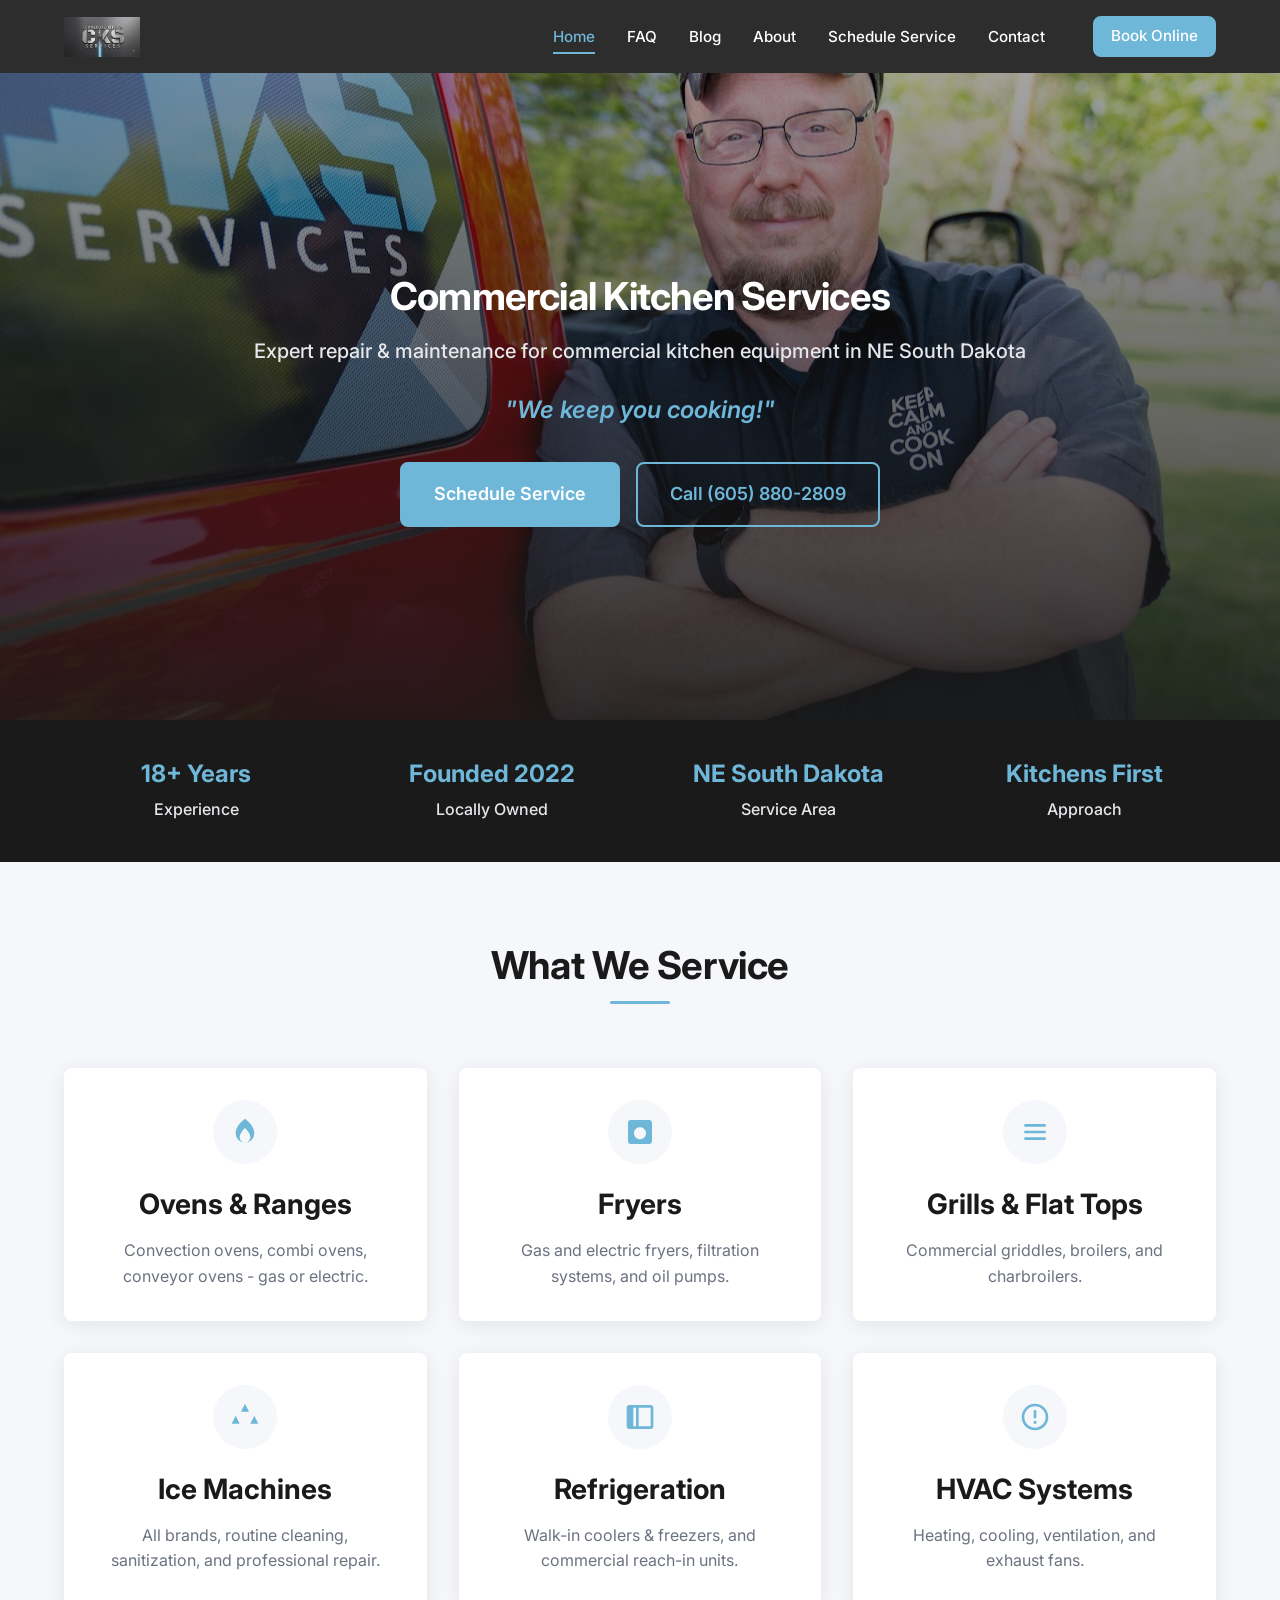
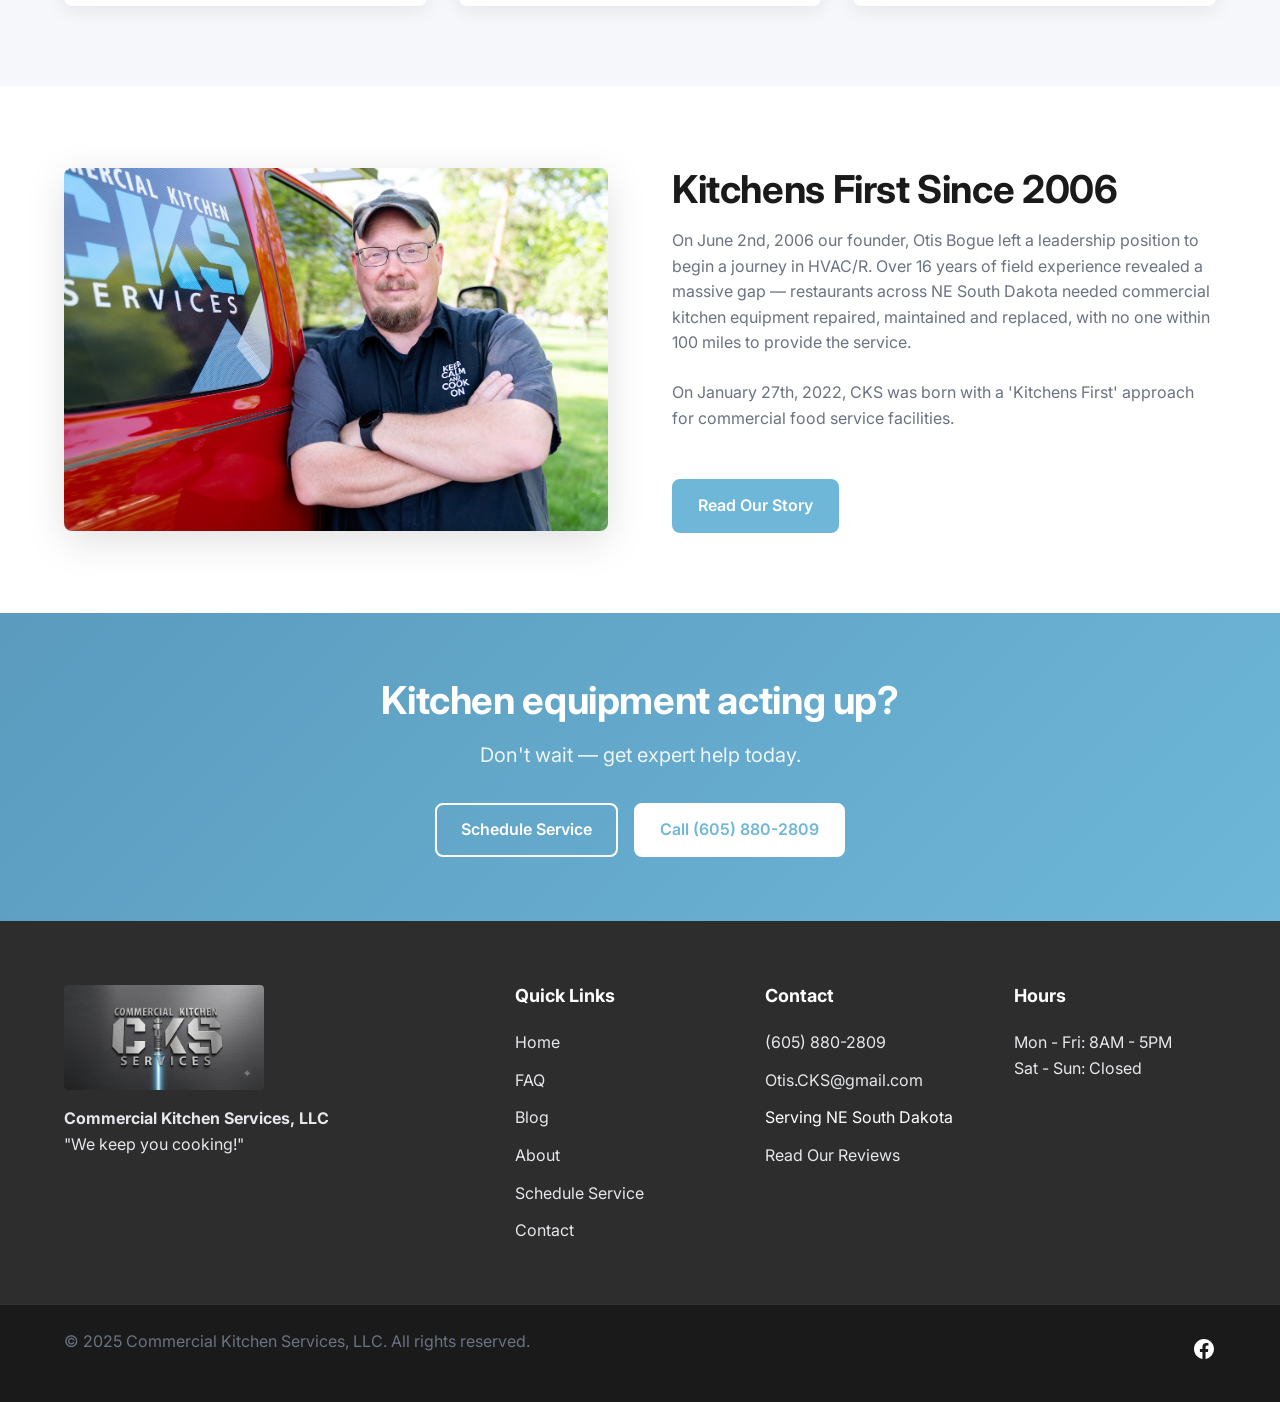
==== index.html @ e367cede "Full site polish: fixed footers, hero path, schedule grid, CSS cleanup, JS fix" ====
<!DOCTYPE html>
<html lang="en">
<head>
  <meta charset="UTF-8">
  <meta name="viewport" content="width=device-width, initial-scale=1.0">
  <title>CKS — Commercial Kitchen Services | Watertown, SD</title>
  <meta name="description" content="Commercial Kitchen Services provides expert repair, maintenance, and installation for commercial kitchen equipment in NE South Dakota. Ovens, fryers, ice machines, refrigeration & HVAC.">
  
  <!-- Open Graph Tags -->
  <meta property="og:title" content="CKS — Commercial Kitchen Services">
  <meta property="og:description" content="Expert repair & maintenance for commercial kitchen equipment in NE South Dakota.">
  <meta property="og:type" content="website">
  <meta property="og:url" content="https://www.cks-repair.com/">
  <meta property="og:image" content="assets/logos/cks-logo-main.jpg">

  <!-- Google Fonts: Inter -->
  <link rel="preconnect" href="https://fonts.googleapis.com">
  <link rel="preconnect" href="https://fonts.gstatic.com" crossorigin>
  <link href="https://fonts.googleapis.com/css2?family=Inter:wght@400;500;600;700&display=swap" rel="stylesheet">

  <!-- Custom CSS -->
  <link rel="stylesheet" href="css/styles.css">
</head>
<body>

  <!-- Navigation -->
  <nav class="navbar">
    <div class="container nav-container">
      <a href="index.html" class="nav-logo">
        <img src="assets/logos/cks-logo-main.jpg" alt="CKS Logo">
      </a>
      
      <button class="mobile-toggle" aria-label="Toggle Navigation">
        <span></span>
        <span></span>
        <span></span>
      </button>

      <ul class="nav-links">
        <li><a href="index.html" class="active">Home</a></li>
        <li><a href="faq.html">FAQ</a></li>
        <li><a href="blog.html">Blog</a></li>
                <li><a href="about.html">About</a></li>
        <li><a href="schedule.html">Schedule Service</a></li>
        <li><a href="contact.html">Contact</a></li>
        <li><a href="https://book.housecallpro.com/book/Commercial-Kitchen-Services-LLC/f39445179ee74306a348c25e87e86e0f" target="_blank" class="btn btn-primary" style="color: white; padding: 0.4rem 1rem; margin-left: 1rem;">Book Online</a></li>
      </ul>
    </div>
  </nav>

  <!-- Hero Section -->
  <header class="hero" style="background-image: url('assets/page-1/Hero%20Image.jpg');">
    <div class="container reveal">
      <h1>Commercial Kitchen Services</h1>
      <p class="subheading">Expert repair & maintenance for commercial kitchen equipment in NE South Dakota</p>
      <p class="tagline">"We keep you cooking!"</p>
      <div class="hero-btns">
        <a href="schedule.html" class="btn btn-primary btn-large">Schedule Service</a>
        <a href="tel:605-880-2809" class="btn btn-secondary btn-large">Call (605) 880-2809</a>
      </div>
    </div>
  </header>

  <!-- Trust Bar -->
  <section class="trust-bar">
    <div class="container">
      <div class="trust-grid reveal">
        <div class="trust-item">
          <h4>18+ Years</h4>
          <p>Experience</p>
        </div>
        <div class="trust-item">
          <h4>Founded 2022</h4>
          <p>Locally Owned</p>
        </div>
        <div class="trust-item">
          <h4>NE South Dakota</h4>
          <p>Service Area</p>
        </div>
        <div class="trust-item">
          <h4>Kitchens First</h4>
          <p>Approach</p>
        </div>
      </div>
    </div>
  </section>

  <!-- Services Section -->
  <section class="section section-dark">
    <div class="container">
      <div class="section-title reveal">
        <h2>What We Service</h2>
      </div>
      <div class="card-grid">
        <!-- Card 1 -->
        <div class="card service-card reveal">
          <div class="icon-wrapper">
            <svg viewBox="0 0 24 24"><path d="M12 2C7.5 5.5 5 9 5 13a7 7 0 0 0 14 0c0-4-2.5-7.5-7-11zm0 18c-2.2 0-4-1.8-4-4 0-2.5 2-5 4-7 2 2 4 4.5 4 7 0 2.2-1.8 4-4 4z"/></svg>
          </div>
          <h3>Ovens & Ranges</h3>
          <p>Convection ovens, combi ovens, conveyor ovens - gas or electric.</p>
        </div>
        <!-- Card 2 -->
        <div class="card service-card reveal">
          <div class="icon-wrapper">
            <svg viewBox="0 0 24 24"><path d="M19 3H5c-1.1 0-2 .9-2 2v14c0 1.1.9 2 2 2h14c1.1 0 2-.9 2-2V5c0-1.1-.9-2-2-2zm-7 14.5c-2.5 0-4.5-2-4.5-4.5S9.5 8.5 12 8.5 16.5 10.5 16.5 13s-2 4.5-4.5 4.5z"/></svg>
          </div>
          <h3>Fryers</h3>
          <p>Gas and electric fryers, filtration systems, and oil pumps.</p>
        </div>
        <!-- Card 3 -->
        <div class="card service-card reveal">
          <div class="icon-wrapper">
            <svg viewBox="0 0 24 24"><path d="M4 6h16v2H4zm0 5h16v2H4zm0 5h16v2H4z"/></svg>
          </div>
          <h3>Grills & Flat Tops</h3>
          <p>Commercial griddles, broilers, and charbroilers.</p>
        </div>
        <!-- Card 4 -->
        <div class="card service-card reveal">
          <div class="icon-wrapper">
            <svg viewBox="0 0 24 24"><path d="M12 2L9 8h6l-3-6zm-7 9L2 17h6l-3-6zm14 0l-3 6h6l-3-6z"/></svg>
          </div>
          <h3>Ice Machines</h3>
          <p>All brands, routine cleaning, sanitization, and professional repair.</p>
        </div>
        <!-- Card 5 -->
        <div class="card service-card reveal">
          <div class="icon-wrapper">
            <svg viewBox="0 0 24 24"><path d="M20 3H4c-1.1 0-2 .9-2 2v14c0 1.1.9 2 2 2h16c1.1 0 2-.9 2-2V5c0-1.1-.9-2-2-2zM9 19H7V5h2v14zm11 0h-9V5h9v14z"/></svg>
          </div>
          <h3>Refrigeration</h3>
          <p>Walk-in coolers & freezers, and commercial reach-in units.</p>
        </div>
        <!-- Card 6 -->
        <div class="card service-card reveal">
          <div class="icon-wrapper">
            <svg viewBox="0 0 24 24"><path d="M12 2C6.48 2 2 6.48 2 12s4.48 10 10 10 10-4.48 10-10S17.52 2 12 2zm0 18c-4.41 0-8-3.59-8-8s3.59-8 8-8 8 3.59 8 8-3.59 8-8 8zm-1-13h2v6h-2zm0 8h2v2h-2z"/></svg>
          </div>
          <h3>HVAC Systems</h3>
          <p>Heating, cooling, ventilation, and exhaust fans.</p>
        </div>
      </div>
    </div>
  </section>

  <!-- About Section -->
  <section class="section">
    <div class="container">
      <div class="split-layout reveal">
        <div class="split-image">
          <img src="assets/page-1/Hero%20Image.jpg" alt="Otis Bogue - CKS Founder">
        </div>
        <div class="split-content">
          <h2>Kitchens First Since 2006</h2>
          <p>On June 2nd, 2006 our founder, Otis Bogue left a leadership position to begin a journey in HVAC/R. Over 16 years of field experience revealed a massive gap — restaurants across NE South Dakota needed commercial kitchen equipment repaired, maintained and replaced, with no one within 100 miles to provide the service.</p>
          <p>On January 27th, 2022, CKS was born with a 'Kitchens First' approach for commercial food service facilities.</p>
          <a href="about.html" class="btn btn-primary mt-3">Read Our Story</a>
        </div>
      </div>
    </div>
  </section>

  <!-- CTA Banner -->
  <section class="cta-banner reveal">
    <div class="container">
      <h2>Kitchen equipment acting up?</h2>
      <p>Don't wait — get expert help today.</p>
      <div class="hero-btns">
        <a href="schedule.html" class="btn btn-secondary">Schedule Service</a>
        <a href="tel:605-880-2809" class="btn btn-primary" style="background-color: var(--color-white); color: var(--color-primary); border-color: var(--color-white);">Call (605) 880-2809</a>
      </div>
    </div>
  </section>

  <!-- Footer -->
  <footer class="footer">
    <div class="container">
      <div class="footer-grid">
        <div class="footer-col">
          <div class="footer-logo">
            <img src="assets/logos/cks-logo-main.jpg" alt="CKS Logo">
          </div>
          <p><strong>Commercial Kitchen Services, LLC</strong><br>"We keep you cooking!"</p>
        </div>
        
        <div class="footer-col">
          <h4>Quick Links</h4>
          <ul class="footer-links">
            <li><a href="index.html">Home</a></li>
            <li><a href="faq.html">FAQ</a></li>
            <li><a href="blog.html">Blog</a></li>
                        <li><a href="about.html">About</a></li>
            <li><a href="schedule.html">Schedule Service</a></li>
            <li><a href="contact.html">Contact</a></li>
        
          </ul>
        </div>
        
        <div class="footer-col">
          <h4>Contact</h4>
          <ul class="footer-links">
            <li><a href="tel:605-880-2809">(605) 880-2809</a></li>
            <li><a href="mailto:Otis.CKS@gmail.com">Otis.CKS@gmail.com</a></li>
            <li>Serving NE South Dakota</li>
            <li><a href="https://www.facebook.com/CKSofWatertown/reviews" target="_blank">Read Our Reviews</a></li>
          </ul>
        </div>

        <div class="footer-col">
          <h4>Hours</h4>
          <p>Mon - Fri: 8AM - 5PM<br>Sat - Sun: Closed</p>
        </div>
      </div>
    </div>
    
    <div class="footer-bottom">
      <div class="container">
        <p>&copy; 2025 Commercial Kitchen Services, LLC. All rights reserved.</p>
        <div class="social-links">
          <a href="https://www.facebook.com/CKSofWatertown" target="_blank" aria-label="Facebook">
            <svg width="24" height="24" viewBox="0 0 24 24" fill="currentColor"><path d="M12 2.04c-5.5 0-10 4.48-10 10.02 0 5 3.66 9.15 8.44 9.9v-7H7.9v-2.9h2.54V9.85c0-2.51 1.49-3.89 3.78-3.89 1.09 0 2.23.2 2.23.2v2.46h-1.26c-1.24 0-1.63.77-1.63 1.56v1.88h2.78l-.45 2.9h-2.33v7a10 10 0 0 0 8.44-9.9c0-5.54-4.5-10.02-10-10.02z"/></svg>
          </a>
        </div>
      </div>
    </div>
  </footer>

  <!-- Scripts -->
  <script src="js/main.js"></script>
</body>
</html>
---- css/styles.css ----
/* ==========================================================================
   CSS CUSTOM PROPERTIES
   ========================================================================== */
:root {
  --color-primary: #6EB7D8;
  --color-primary-dark: #5A9BBE;
  --color-primary-light: #A8D8EA;
  --color-dark: #1A1A1A;
  --color-nav: #2D2D2D;
  --color-white: #FFFFFF;
  --color-light-bg: #F5F7FA;
  --color-gray: #6B7280;
  --color-light-gray: #E5E7EB;
  
  --font-heading: 'Inter', sans-serif;
  --font-body: 'Inter', sans-serif;
  
  --border-radius: 8px;
  --shadow: 0 4px 20px rgba(0,0,0,0.08);
  --shadow-lg: 0 10px 40px rgba(0,0,0,0.12);
  --shadow-nav: 0 4px 15px rgba(0,0,0,0.15);
  --transition: all 0.3s ease;
  
  --max-width: 1200px;
}

/* ==========================================================================
   RESET & NORMALIZE
   ========================================================================== */
*, *::before, *::after {
  box-sizing: border-box;
  margin: 0;
  padding: 0;
}

html {
  scroll-behavior: smooth;
}

body {
  font-family: var(--font-body);
  color: var(--color-dark);
  background-color: var(--color-white);
  line-height: 1.6;
  font-size: 16px;
  -webkit-font-smoothing: antialiased;
  -moz-osx-font-smoothing: grayscale;
}

img {
  max-width: 100%;
  display: block;
  height: auto;
}

a {
  text-decoration: none;
  color: inherit;
  transition: var(--transition);
}

ul, ol {
  list-style: none;
}

/* ==========================================================================
   TYPOGRAPHY
   ========================================================================== */
h1, h2, h3, h4, h5, h6 {
  font-family: var(--font-heading);
  line-height: 1.2;
  font-weight: 700;
  margin-bottom: 1rem;
}

h1 { font-size: clamp(1.75rem, 3vw, 2.5rem); letter-spacing: -0.02em; }
h2 { font-size: clamp(1.75rem, 3vw, 2.5rem); letter-spacing: -0.01em; }
h3 { font-size: clamp(1.25rem, 2.5vw, 1.75rem); }
h4 { font-size: 1.25rem; }
h5 { font-size: 1.1rem; }
h6 { font-size: 1rem; }

p { margin-bottom: 1.5rem; color: var(--color-gray); }
p:last-child { margin-bottom: 0; }

small { font-size: 0.875rem; }

/* ==========================================================================
   LAYOUT UTILITIES
   ========================================================================== */
.container {
  width: 100%;
  max-width: var(--max-width);
  margin: 0 auto;
  padding: 0 1.5rem;
}

.text-center { text-align: center; }
.text-primary { color: var(--color-primary); }
.mb-1 { margin-bottom: 0.5rem; }
.mb-2 { margin-bottom: 1rem; }
.mb-3 { margin-bottom: 1.5rem; }
.mb-4 { margin-bottom: 2rem; }
.mb-5 { margin-bottom: 3rem; }

/* ==========================================================================
   BUTTONS
   ========================================================================== */
.btn {
  display: inline-flex;
  align-items: center;
  justify-content: center;
  padding: 0.75rem 1.5rem;
  font-weight: 600;
  border-radius: var(--border-radius);
  cursor: pointer;
  transition: var(--transition);
  border: 2px solid transparent;
  font-family: var(--font-body);
}

.btn-primary {
  background-color: var(--color-primary);
  color: var(--color-white);
  border-color: var(--color-primary);
}

.btn-primary:hover {
  background-color: var(--color-primary-dark);
  border-color: var(--color-primary-dark);
  transform: translateY(-2px);
  box-shadow: var(--shadow);
}

.btn-secondary {
  background-color: transparent;
  color: var(--color-primary);
  border-color: var(--color-primary);
}

.btn-secondary:hover {
  background-color: var(--color-primary);
  color: var(--color-white);
  transform: translateY(-2px);
  box-shadow: var(--shadow);
}

.btn-large {
  padding: 1rem 2rem;
  font-size: 1.125rem;
}

/* ==========================================================================
   NAVIGATION
   ========================================================================== */
.navbar {
  position: fixed;
  top: 0;
  left: 0;
  width: 100%;
  background-color: var(--color-nav);
  z-index: 1000;
  transition: var(--transition);
  padding: 1rem 0;
}

.navbar.scrolled {
  box-shadow: var(--shadow-nav);
  padding: 0.75rem 0;
}

.nav-container {
  display: flex;
  justify-content: space-between;
  align-items: center;
}

.nav-logo img {
  height: 40px;
  width: auto;
}

.nav-links {
  display: flex;
  gap: 2rem;
  align-items: center;
}

.nav-links a {
  color: var(--color-white);
  font-weight: 500;
  font-size: 0.95rem;
  position: relative;
  padding: 0.5rem 0;
}

.nav-links a::after {
  content: '';
  position: absolute;
  bottom: 0;
  left: 0;
  width: 0;
  height: 2px;
  background-color: var(--color-primary);
  transition: var(--transition);
}

.nav-links a:hover::after,
.nav-links a.active::after {
  width: 100%;
}

.nav-links a.active {
  color: var(--color-primary);
}

/* Hamburger */
.mobile-toggle {
  display: none;
  background: none;
  border: none;
  cursor: pointer;
  width: 30px;
  height: 24px;
  position: relative;
  z-index: 1001;
}

.mobile-toggle span {
  display: block;
  width: 100%;
  height: 2px;
  background-color: var(--color-white);
  position: absolute;
  left: 0;
  transition: var(--transition);
}

.mobile-toggle span:nth-child(1) { top: 0; }
.mobile-toggle span:nth-child(2) { top: 50%; transform: translateY(-50%); }
.mobile-toggle span:nth-child(3) { bottom: 0; }

.mobile-toggle.active span:nth-child(1) {
  top: 50%;
  transform: translateY(-50%) rotate(45deg);
}

.mobile-toggle.active span:nth-child(2) {
  opacity: 0;
}

.mobile-toggle.active span:nth-child(3) {
  bottom: 50%;
  transform: translateY(50%) rotate(-45deg);
}

/* ==========================================================================
   HERO SECTION
   ========================================================================== */
.hero {
  min-height: 80vh;
  display: flex;
  align-items: center;
  position: relative;
  padding-top: 80px; /* Offset for sticky nav */
  background-size: cover;
  background-position: center;
  background-repeat: no-repeat;
  color: var(--color-white);
}

.hero::before {
  content: '';
  position: absolute;
  inset: 0;
  background: linear-gradient(to bottom, rgba(0,0,0,0.3) 0%, rgba(26,26,26,0.9) 100%);
  z-index: 1;
}

.hero .container {
  position: relative;
  z-index: 2;
  text-align: center;
  max-width: 900px;
}

.hero h1 {
  color: var(--color-white);
  margin-bottom: 1rem;
}

.hero .subheading {
  font-size: 1.25rem;
  font-weight: 500;
  color: var(--color-light-gray);
  margin-bottom: 1.5rem;
}

.hero .tagline {
  font-size: 1.5rem;
  font-style: italic;
  color: var(--color-primary);
  margin-bottom: 2rem;
  font-weight: 600;
}

.hero-btns {
  display: flex;
  gap: 1rem;
  justify-content: center;
  flex-wrap: wrap;
}

/* ==========================================================================
   SECTIONS & LAYOUTS
   ========================================================================== */
.section {
  padding: 5rem 0;
}

.section-dark {
  background-color: var(--color-light-bg);
}

.section-title {
  text-align: center;
  margin-bottom: 3rem;
}

.section-title h2 {
  position: relative;
  display: inline-block;
  padding-bottom: 1rem;
}

.section-title h2::after {
  content: '';
  position: absolute;
  bottom: 0;
  left: 50%;
  transform: translateX(-50%);
  width: 60px;
  height: 3px;
  background-color: var(--color-primary);
  border-radius: 2px;
}

/* Card Grid */
.card-grid {
  display: grid;
  grid-template-columns: repeat(3, 1fr);
  gap: 2rem;
}

.card {
  background: var(--color-white);
  border-radius: var(--border-radius);
  padding: 2rem;
  box-shadow: var(--shadow);
  transition: var(--transition);
  height: 100%;
}

.card:hover {
  transform: translateY(-5px);
  box-shadow: var(--shadow-lg);
}

.service-card {
  text-align: center;
}

.service-card .icon-wrapper {
  width: 64px;
  height: 64px;
  background-color: var(--color-light-bg);
  border-radius: 50%;
  display: flex;
  align-items: center;
  justify-content: center;
  margin: 0 auto 1.5rem;
  color: var(--color-primary);
}

.service-card .icon-wrapper svg {
  width: 32px;
  height: 32px;
  fill: currentColor;
}

/* Trust Bar */
.trust-bar {
  background-color: var(--color-dark);
  color: var(--color-white);
  padding: 2.5rem 0;
}

.trust-grid {
  display: grid;
  grid-template-columns: repeat(4, 1fr);
  gap: 2rem;
  text-align: center;
}

.trust-item h4 {
  color: var(--color-primary);
  margin-bottom: 0.5rem;
  font-size: 1.5rem;
}

.trust-item p {
  color: var(--color-light-gray);
  font-weight: 500;
}

/* CTA Banner */
.cta-banner {
  background: linear-gradient(135deg, var(--color-primary-dark), var(--color-primary));
  color: var(--color-white);
  padding: 4rem 0;
  text-align: center;
}

.cta-banner h2 {
  color: var(--color-white);
}

.cta-banner p {
  color: var(--color-white);
  font-size: 1.25rem;
  margin-bottom: 2rem;
  opacity: 0.9;
}

.cta-banner .btn-secondary {
  border-color: var(--color-white);
  color: var(--color-white);
}

.cta-banner .btn-secondary:hover {
  background-color: var(--color-white);
  color: var(--color-primary);
}

/* Split Layout (About) */
.split-layout {
  display: grid;
  grid-template-columns: 1fr 1fr;
  gap: 4rem;
  align-items: center;
}

.split-image img {
  border-radius: var(--border-radius);
  box-shadow: var(--shadow-lg);
  object-fit: cover;
  height: 100%;
  max-height: 500px;
  width: 100%;
}

/* ==========================================================================
   COMPONENTS (FAQ styles are in the redesigned section below)
   ========================================================================== */

/* Gallery Grid */
.gallery-grid {
  display: grid;
  grid-template-columns: repeat(auto-fill, minmax(250px, 1fr));
  gap: 1.5rem;
}

.gallery-item {
  border-radius: var(--border-radius);
  overflow: hidden;
  cursor: pointer;
  position: relative;
  aspect-ratio: 1;
}

.gallery-item img {
  width: 100%;
  height: 100%;
  object-fit: cover;
  transition: transform 0.5s ease;
}

.gallery-item:hover img {
  transform: scale(1.05);
}

/* Form Styles */
.form-group {
  margin-bottom: 1.5rem;
}

.form-control {
  width: 100%;
  padding: 0.75rem 1rem;
  border: 1px solid var(--color-light-gray);
  border-radius: var(--border-radius);
  font-family: var(--font-body);
  font-size: 1rem;
  transition: var(--transition);
}

.form-control:focus {
  outline: none;
  border-color: var(--color-primary);
  box-shadow: 0 0 0 3px rgba(110, 183, 216, 0.2);
}

/* ==========================================================================
   HOUSECALL PRO BOOKING BAR
   ========================================================================== */
.booking-bar-container {
  padding: 2rem 0;
  background-color: var(--color-light-bg);
  border-top: 1px solid var(--color-light-gray);
}

/* ==========================================================================
   FOOTER
   ========================================================================== */
.footer {
  background-color: var(--color-nav);
  color: var(--color-white);
  padding: 4rem 0 0;
}

.footer-grid {
  display: grid;
  grid-template-columns: 2fr 1fr 1fr 1fr;
  gap: 3rem;
  margin-bottom: 3rem;
}

.footer-col h4 {
  color: var(--color-white);
  margin-bottom: 1.5rem;
  font-size: 1.125rem;
}

.footer-logo {
  margin-bottom: 1rem;
}

.footer-logo img {
  max-width: 200px;
  border-radius: 4px;
}

.footer-col p {
  color: var(--color-light-gray);
}

.footer-links li {
  margin-bottom: 0.75rem;
}

.footer-links a {
  color: var(--color-light-gray);
}

.footer-links a:hover {
  color: var(--color-primary);
  padding-left: 5px;
}

.footer-bottom {
  background-color: var(--color-dark);
  padding: 1.5rem 0;
  text-align: center;
  border-top: 1px solid rgba(255,255,255,0.1);
}

.footer-bottom .container {
  display: flex;
  justify-content: space-between;
  align-items: center;
}

.social-links a {
  color: var(--color-white);
  font-size: 1.5rem;
  transition: var(--transition);
}

.social-links a:hover {
  color: var(--color-primary);
}

/* ==========================================================================
   ANIMATIONS
   ========================================================================== */
.reveal {
  opacity: 0;
  transform: translateY(30px);
  transition: all 0.8s cubic-bezier(0.5, 0, 0, 1);
}

.reveal.revealed {
  opacity: 1;
  transform: translateY(0);
}

/* ==========================================================================
   RESPONSIVE BREAKPOINTS
   ========================================================================== */
@media (max-width: 1024px) {
  .split-layout {
    gap: 2rem;
  }
  
  .footer-grid {
    grid-template-columns: 1fr 1fr;
  }
}

@media (max-width: 768px) {
  .nav-links {
    position: absolute;
    top: 100%;
    left: 0;
    width: 100%;
    background-color: var(--color-nav);
    flex-direction: column;
    padding: 2rem;
    gap: 1.5rem;
    box-shadow: var(--shadow-lg);
    transform: translateY(-100%);
    opacity: 0;
    visibility: hidden;
    transition: var(--transition);
    z-index: -1;
  }

  .nav-links.active {
    transform: translateY(0);
    opacity: 1;
    visibility: visible;
  }

  .mobile-toggle {
    display: block;
  }

  .card-grid {
    grid-template-columns: repeat(2, 1fr);
  }
  
  .trust-grid {
    grid-template-columns: repeat(2, 1fr);
  }

  .split-layout {
    grid-template-columns: 1fr;
  }
  
  .split-image {
    order: -1;
  }
  
  .footer-bottom .container {
    flex-direction: column;
    gap: 1rem;
  }
}

@media (max-width: 576px) {
  .card-grid,
  .trust-grid,
  .footer-grid {
    grid-template-columns: 1fr;
  }
  
  .hero-btns {
    flex-direction: column;
    width: 100%;
  }
  
  .hero-btns .btn {
    width: 100%;
  }
}

/* ==========================================================================
   INNER PAGES STYLES
   ========================================================================== */
.page-hero {
  min-height: 40vh;
  display: flex;
  align-items: center;
  justify-content: center;
  position: relative;
  padding-top: 80px;
  background-size: cover;
  background-position: center;
  color: var(--color-white);
  text-align: center;
}

.page-hero::before {
  content: '';
  position: absolute;
  inset: 0;
  background: rgba(26,26,26,0.6);
  z-index: 1;
}

.page-hero .hero-content {
  position: relative;
  z-index: 2;
  padding: 0 1.5rem;
}

.page-hero h1, .page-hero .heading {
  font-size: clamp(1.75rem, 3vw, 2.5rem);
  margin-bottom: 0.5rem;
  color: var(--color-white);
}

.page-hero .subheading {
  font-size: 1.25rem;
  color: var(--color-primary);
  font-weight: 500;
  margin-bottom: 0.5rem;
}

/* Blog Styles */
.blog-section {
  padding: 5rem 0;
  background-color: var(--color-light-bg);
}

.blog-container {
  display: grid;
  gap: 3rem;
  max-width: 800px;
  margin: 0 auto;
}

.blog-card {
  background: var(--color-white);
  border-radius: var(--border-radius);
  padding: 2.5rem;
  box-shadow: var(--shadow);
}

.blog-date {
  color: var(--color-primary);
  font-weight: 600;
  font-size: 0.9rem;
  margin-bottom: 1rem;
}

.blog-title {
  margin-bottom: 1.5rem;
  font-size: 2rem;
}

.blog-content p {
  margin-bottom: 1.5rem;
}

/* Lightbox */
.lightbox {
  display: none;
  position: fixed;
  z-index: 2000;
  left: 0;
  top: 0;
  width: 100%;
  height: 100%;
  background-color: rgba(0,0,0,0.9);
  align-items: center;
  justify-content: center;
}

.lightbox.active {
  display: flex;
}

.lightbox-content {
  max-width: 90%;
  max-height: 90vh;
  object-fit: contain;
}

.lightbox-close {
  position: absolute;
  top: 20px;
  right: 30px;
  color: #fff;
  font-size: 40px;
  font-weight: bold;
  cursor: pointer;
}

/* Video Section */
.video-section {
  padding: 5rem 0;
}
.video-container {
  position: relative;
  padding-bottom: 56.25%; /* 16:9 */
  height: 0;
  overflow: hidden;
  max-width: 800px;
  margin: 0 auto;
  border-radius: var(--border-radius);
  box-shadow: var(--shadow-lg);
}
.video-container iframe {
  position: absolute;
  top: 0;
  left: 0;
  width: 100%;
  height: 100%;
}

/* Hide HouseCall Pro Floating Reviews Widget */
iframe#housecall-pro-reviews-widget,
.housecall-pro-widget,
[id*="housecall"],
[class*="housecall"] {
    display: none !important;
    visibility: hidden !important;
    pointer-events: none !important;
}

/* ==========================================================================
   UTILITY CLASSES (referenced across pages)
   ========================================================================== */
.mt-3 { margin-top: 1.5rem; }
.mt-4 { margin-top: 2rem; }
.w-100 { width: 100%; }
.text-left { text-align: left; }
.text-right { text-align: right; }
.align-center { align-items: center; }
.align-start { align-items: flex-start; }
.gap-lg { gap: 3rem; }
.font-medium { font-weight: 500; }
.lead { font-size: 1.125rem; line-height: 1.7; }
.h3 { font-size: clamp(1.25rem, 2.5vw, 1.75rem); }
.h4 { font-size: 1.25rem; }
.h5 { font-size: 1.1rem; }
.bg-light { background-color: var(--color-light-bg); }
.rounded { border-radius: var(--border-radius); }
.shadow { box-shadow: var(--shadow-lg); }

.section-padding {
    padding: 5rem 0;
}

.container-sm {
    max-width: 800px;
    margin: 0 auto;
    padding: 0 1.5rem;
}

.container-md {
    max-width: 960px;
    margin: 0 auto;
    padding: 0 1.5rem;
}

/* Grid layouts for inner pages */
.grid-2-col {
    display: grid;
    grid-template-columns: 1fr 1fr;
    gap: 3rem;
}

@media (max-width: 768px) {
    .grid-2-col {
        grid-template-columns: 1fr;
    }
}

/* ==========================================================================
   ABOUT SECTION (split layout on home page)
   ========================================================================== */
.split-layout {
    background: var(--color-white);
}

.split-content h2 {
    color: var(--color-dark);
}

/* ==========================================================================
   SCHEDULE SERVICES GRID
   ========================================================================== */
.schedule-services-grid {
    display: grid;
    grid-template-columns: repeat(3, 1fr);
    gap: 1.5rem;
}

.schedule-service-item {
    display: flex;
    align-items: center;
    gap: 1.25rem;
    background: var(--color-white);
    border: 1px solid var(--color-light-gray);
    border-radius: var(--border-radius);
    padding: 1.5rem;
    transition: var(--transition);
    cursor: default;
}

.schedule-service-item:hover {
    transform: translateY(-4px);
    box-shadow: var(--shadow);
    border-color: var(--color-primary-light);
}

.schedule-service-icon {
    flex-shrink: 0;
    width: 48px;
    height: 48px;
    background: var(--color-light-bg);
    border-radius: 50%;
    display: flex;
    align-items: center;
    justify-content: center;
}

.schedule-service-icon svg {
    width: 24px;
    height: 24px;
    fill: var(--color-primary);
}

.schedule-service-info h3 {
    font-size: 1rem;
    margin-bottom: 0.25rem;
    color: var(--color-dark);
}

.schedule-service-info p {
    font-size: 0.875rem;
    margin: 0;
    color: var(--color-gray);
}

@media (max-width: 768px) {
    .schedule-services-grid {
        grid-template-columns: repeat(2, 1fr);
    }
}

@media (max-width: 576px) {
    .schedule-services-grid {
        grid-template-columns: 1fr;
    }
}

/* ==========================================================================
   CONTACT PAGE STYLES
   ========================================================================== */
.contact-section {
    padding: 5rem 0;
}

.contact-list {
    list-style: none;
    padding: 0;
}

.contact-list li {
    display: flex;
    align-items: flex-start;
    gap: 1rem;
    margin-bottom: 1.25rem;
}

.contact-list .icon {
    font-size: 1.25rem;
    flex-shrink: 0;
}

.contact-list .content {
    line-height: 1.5;
}

.contact-list .content a {
    color: var(--color-primary);
    font-weight: 500;
}

.contact-list .content a:hover {
    color: var(--color-primary-dark);
}

.premium-card {
    padding: 2rem;
}

.card-title {
    margin-bottom: 1.5rem;
    font-size: 1.25rem;
}

.spacer-sm {
    border: none;
    border-top: 1px solid var(--color-light-gray);
    margin: 1.5rem 0;
}

.hours-table {
    width: 100%;
    border-collapse: collapse;
}

.hours-table td {
    padding: 0.5rem 0;
    color: var(--color-gray);
}

.btn-outline {
    display: inline-flex;
    align-items: center;
    justify-content: center;
    padding: 0.75rem 1.5rem;
    font-weight: 600;
    border-radius: var(--border-radius);
    border: 2px solid var(--color-primary);
    color: var(--color-primary);
    background: transparent;
    cursor: pointer;
    transition: var(--transition);
    font-family: var(--font-body);
    text-align: center;
}

.btn-outline:hover {
    background: var(--color-primary);
    color: var(--color-white);
}

.btn-lg {
    padding: 1rem 2rem;
    font-size: 1.05rem;
}

.select-wrapper {
    position: relative;
}

label {
    display: block;
    margin-bottom: 0.5rem;
    font-weight: 500;
    color: var(--color-dark);
}

.map-section {
    position: relative;
    z-index: 1;
}

/* ==========================================================================
   MISSION & STORY SECTIONS (about page)
   ========================================================================== */
.mission-section {
    padding: 4rem 0;
}

.mission-text {
    font-size: 1.25rem;
    line-height: 1.8;
    color: var(--color-dark);
    max-width: 700px;
    margin: 0 auto;
}

.story-section {
    padding: 5rem 0;
}

.story-grid {
    gap: 3rem;
}

.story-image {
    width: 100%;
    max-height: 500px;
    object-fit: cover;
    border-radius: var(--border-radius);
    box-shadow: var(--shadow-lg);
}

.cta-wrapper {
    margin-top: 2rem;
}

/* Story reveal animations */
.reveal-left {
    opacity: 0;
    transform: translateX(-30px);
    transition: all 0.8s cubic-bezier(0.5, 0, 0, 1);
}

.reveal-right {
    opacity: 0;
    transform: translateX(30px);
    transition: all 0.8s cubic-bezier(0.5, 0, 0, 1);
}

.reveal-left.revealed,
.reveal-right.revealed {
    opacity: 1;
    transform: translateX(0);
}

/* ==========================================================================
   GALLERY & DESCRIPTION SECTIONS
   ========================================================================== */
.gallery-section {
    padding: 5rem 0;
    background-color: var(--color-light-bg);
}

.description-section {
    padding: 4rem 0;
    background-color: var(--color-white);
}

.description-section .section-text {
    max-width: 800px;
    margin: 0 auto;
    font-size: 1.1rem;
    line-height: 1.8;
}

.hashtag {
    color: var(--color-primary);
    font-weight: 600;
}

/* ==========================================================================
   REDESIGNED FAQ ACCORDION
   ========================================================================== */
.faq-section {
    padding: 5rem 0;
}

.faq-accordion {
    display: flex;
    flex-direction: column;
    gap: 1rem;
}

.faq-item {
    background: var(--color-white);
    border: 1px solid var(--color-light-gray);
    border-radius: var(--border-radius);
    padding: 1.25rem 1.5rem;
    box-shadow: 0 2px 10px rgba(0,0,0,0.04);
    transition: var(--transition);
}

.faq-item:hover {
    box-shadow: var(--shadow);
    border-color: var(--color-primary-light);
    transform: translateY(-2px);
}

.faq-item.active {
    border-color: var(--color-primary);
    box-shadow: 0 4px 20px rgba(110, 183, 216, 0.15);
}

.faq-question {
    display: flex;
    justify-content: space-between;
    align-items: center;
    cursor: pointer;
    font-weight: 600;
    font-size: 1.05rem;
    color: var(--color-dark);
    background: transparent;
    border: none;
    width: 100%;
    text-align: left;
    padding: 0;
    font-family: var(--font-body);
    line-height: 1.4;
}

.faq-question::after {
    content: '+';
    font-size: 1.5rem;
    color: var(--color-primary);
    transition: var(--transition);
    flex-shrink: 0;
    margin-left: 1rem;
}

.faq-item.active .faq-question::after {
    content: '\2212';
    color: var(--color-primary-dark);
}

.faq-answer {
    max-height: 0;
    overflow: hidden;
    transition: max-height 0.4s ease-out;
}

.faq-answer p {
    padding-top: 1rem;
    margin: 0;
    color: var(--color-gray);
    line-height: 1.7;
    font-size: 0.95rem;
}

.faq-answer a {
    color: var(--color-primary);
    font-weight: 500;
}

.faq-answer a:hover {
    color: var(--color-primary-dark);
    text-decoration: underline;
}
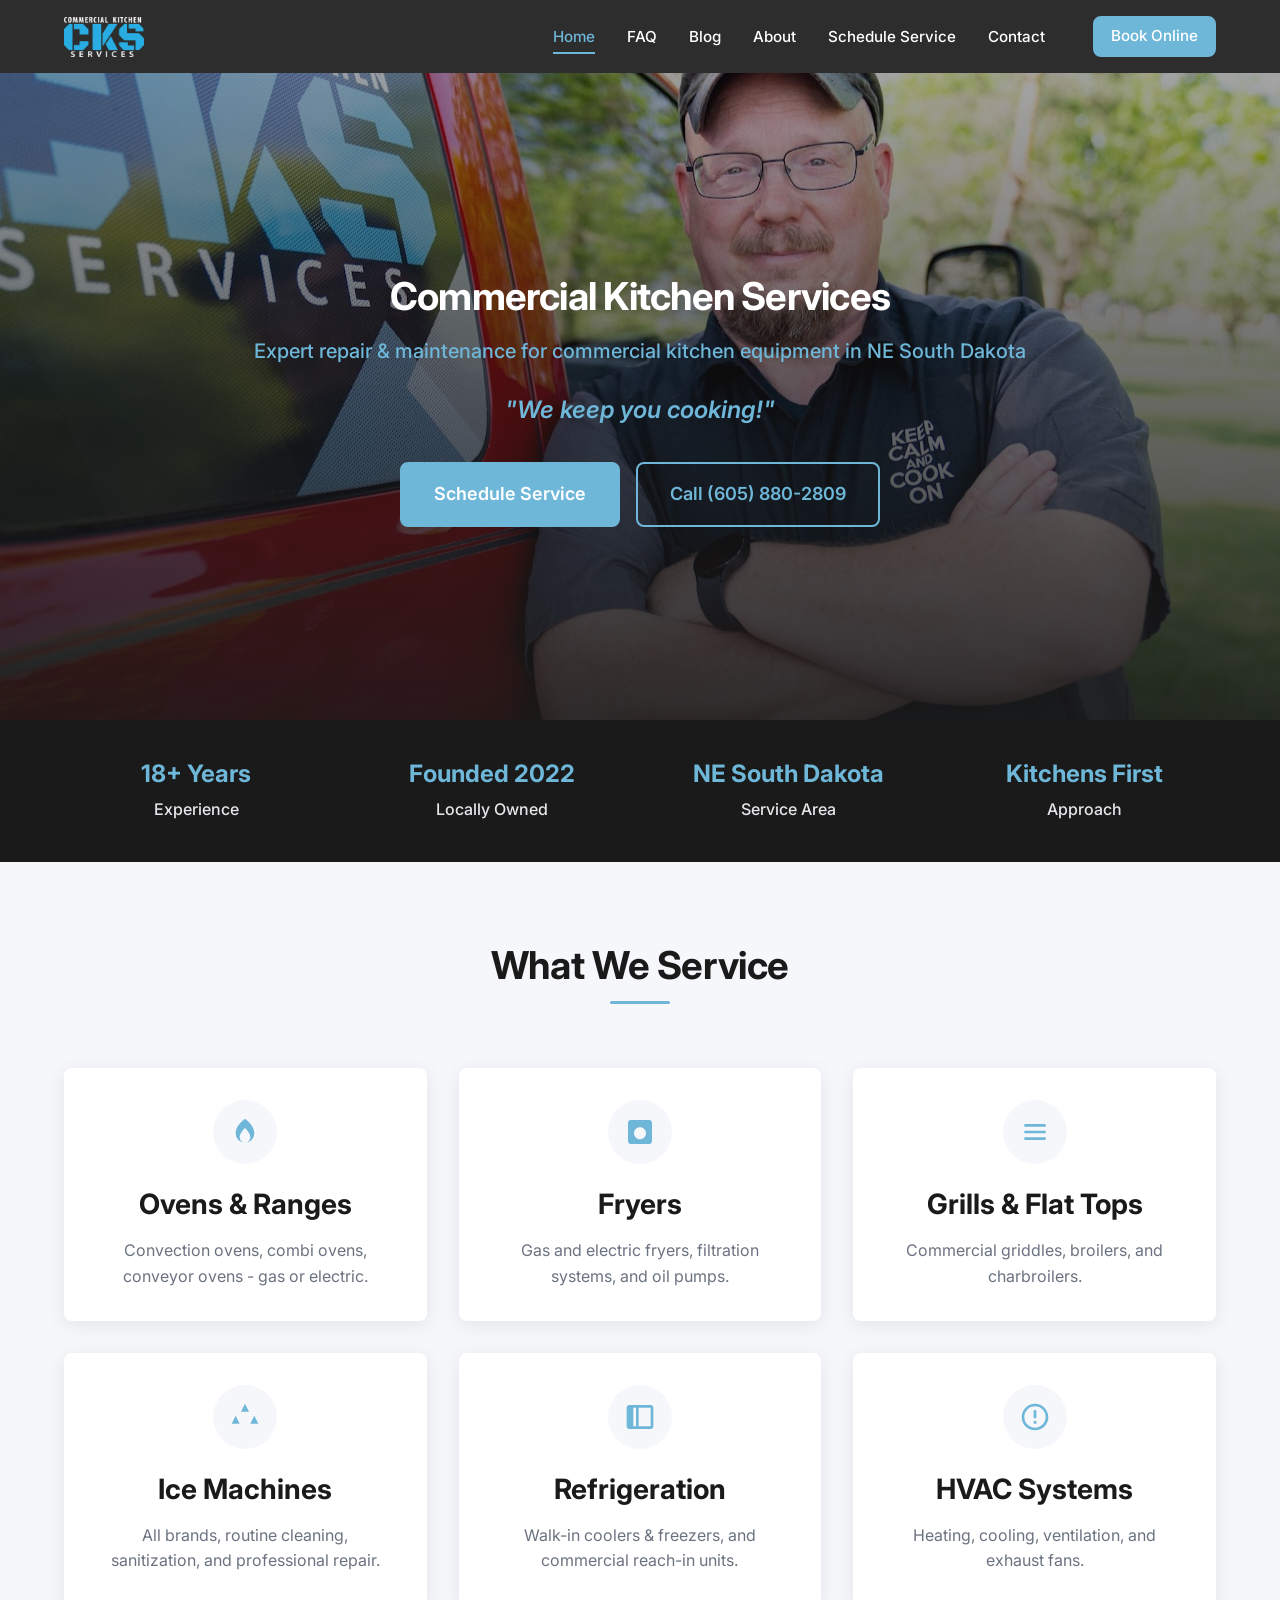
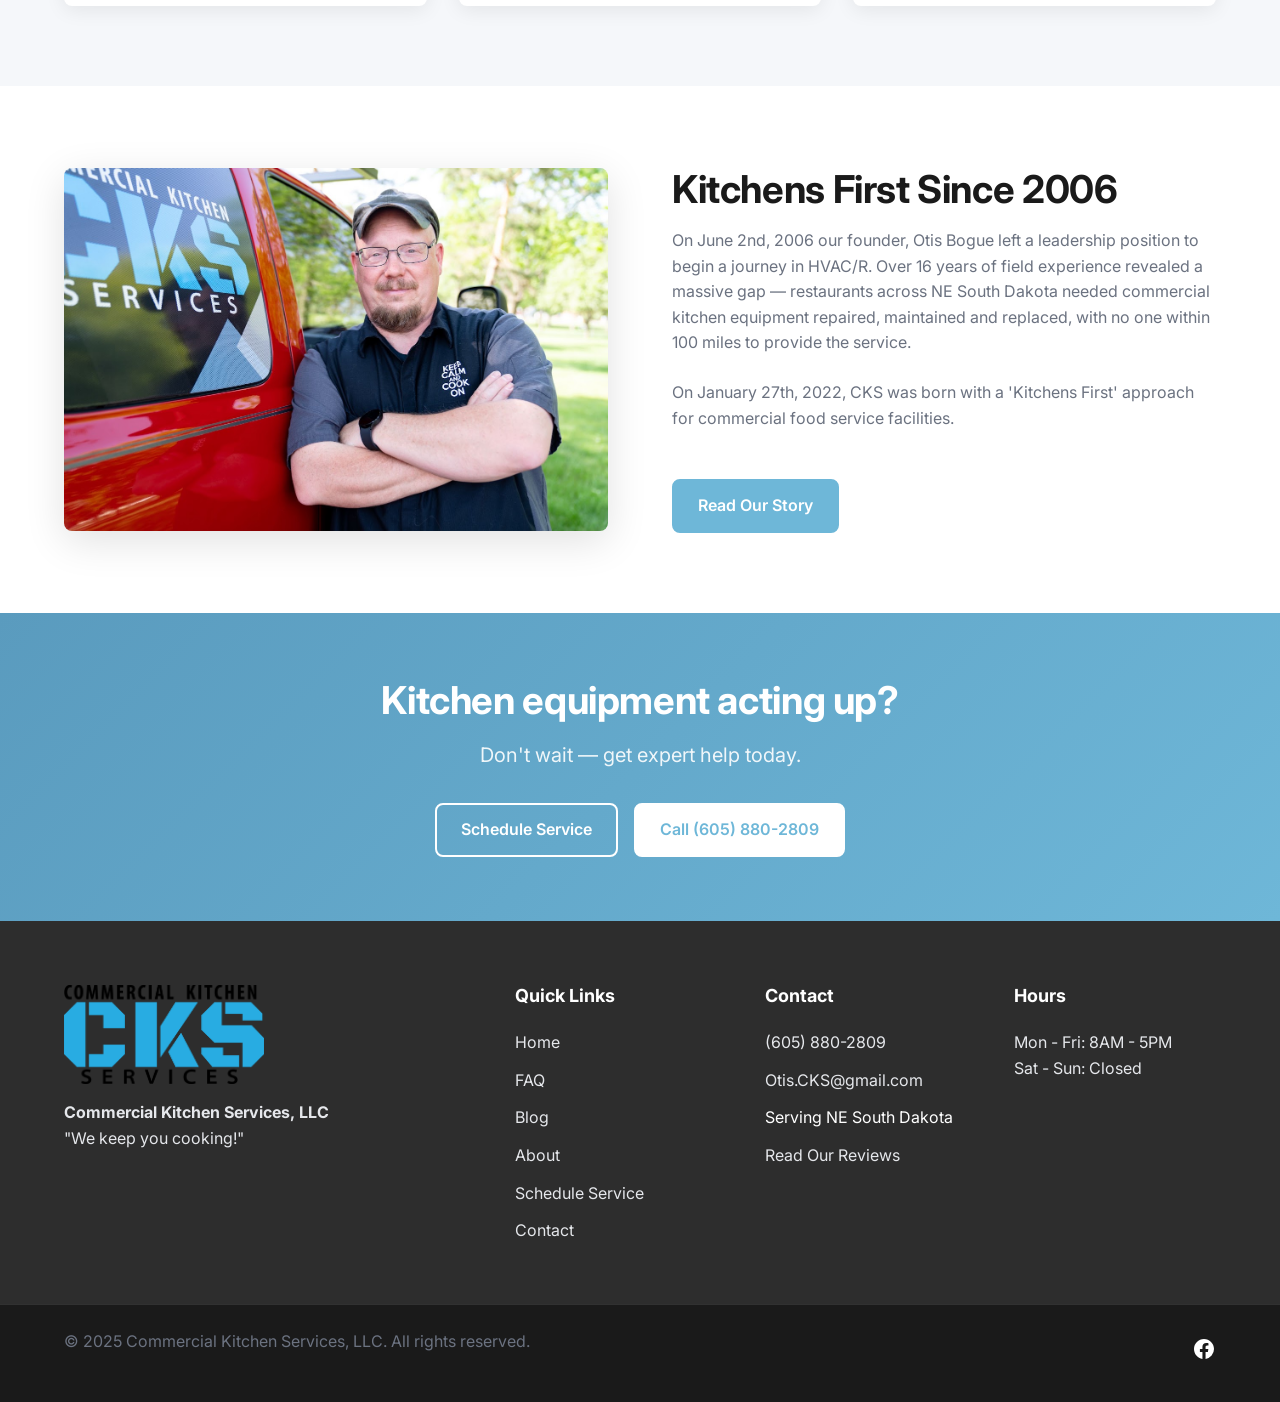
==== commit 59c8cba5: "Swap logos back to original blue CKS branding" ====
--- a/index.html
+++ b/index.html
@@ -27,7 +27,7 @@
   <nav class="navbar">
     <div class="container nav-container">
       <a href="index.html" class="nav-logo">
-        <img src="assets/logos/cks-logo-main.jpg" alt="CKS Logo">
+        <img src="assets/logos/Logo Blue White Text.png" alt="CKS Logo">
       </a>
       
       <button class="mobile-toggle" aria-label="Toggle Navigation">
@@ -179,7 +179,7 @@
       <div class="footer-grid">
         <div class="footer-col">
           <div class="footer-logo">
-            <img src="assets/logos/cks-logo-main.jpg" alt="CKS Logo">
+            <img src="assets/logos/Logo Color no background.png" alt="CKS Logo">
           </div>
           <p><strong>Commercial Kitchen Services, LLC</strong><br>"We keep you cooking!"</p>
         </div>
--- a/css/styles.css
+++ b/css/styles.css
@@ -267,6 +267,7 @@
   background-position: center;
   background-repeat: no-repeat;
   color: var(--color-white);
+  background-position: center 25%;
 }
 
 .hero::before {
@@ -289,10 +290,11 @@
   margin-bottom: 1rem;
 }
 
-.hero .subheading {
+.hero .subheading,
+.hero .hero-subtitle {
   font-size: 1.25rem;
   font-weight: 500;
-  color: var(--color-light-gray);
+  color: var(--color-primary);
   margin-bottom: 1.5rem;
 }
 
@@ -688,12 +690,13 @@
    INNER PAGES STYLES
    ========================================================================== */
 .page-hero {
-  min-height: 40vh;
+  min-height: 25vh;
   display: flex;
   align-items: center;
   justify-content: center;
   position: relative;
   padding-top: 80px;
+  padding-bottom: 2rem;
   background-size: cover;
   background-position: center;
   color: var(--color-white);
@@ -720,8 +723,9 @@
   color: var(--color-white);
 }
 
-.page-hero .subheading {
-  font-size: 1.25rem;
+.page-hero .subheading,
+.page-hero .hero-subtitle {
+  font-size: 1.15rem;
   color: var(--color-primary);
   font-weight: 500;
   margin-bottom: 0.5rem;
@@ -761,6 +765,50 @@
 
 .blog-content p {
   margin-bottom: 1.5rem;
+}
+
+/* Blog Card Split Layout (text left, image right) */
+.blog-card-split {
+  display: grid;
+  grid-template-columns: 1.2fr 0.8fr;
+  gap: 2rem;
+  align-items: start;
+}
+
+.blog-card-text {
+  min-width: 0;
+}
+
+.blog-card-image {
+  display: flex;
+  flex-direction: column;
+  gap: 1rem;
+}
+
+.blog-card-image img {
+  width: 100%;
+  border-radius: var(--border-radius);
+  object-fit: cover;
+  max-height: 280px;
+  box-shadow: 0 2px 12px rgba(0,0,0,0.1);
+  transition: transform 0.3s ease;
+}
+
+.blog-card-image img:hover {
+  transform: scale(1.03);
+}
+
+@media (max-width: 768px) {
+  .blog-card-split {
+    grid-template-columns: 1fr;
+  }
+  .blog-card-image {
+    flex-direction: row;
+  }
+  .blog-card-image img {
+    max-height: 200px;
+    flex: 1;
+  }
 }
 
 /* Lightbox */
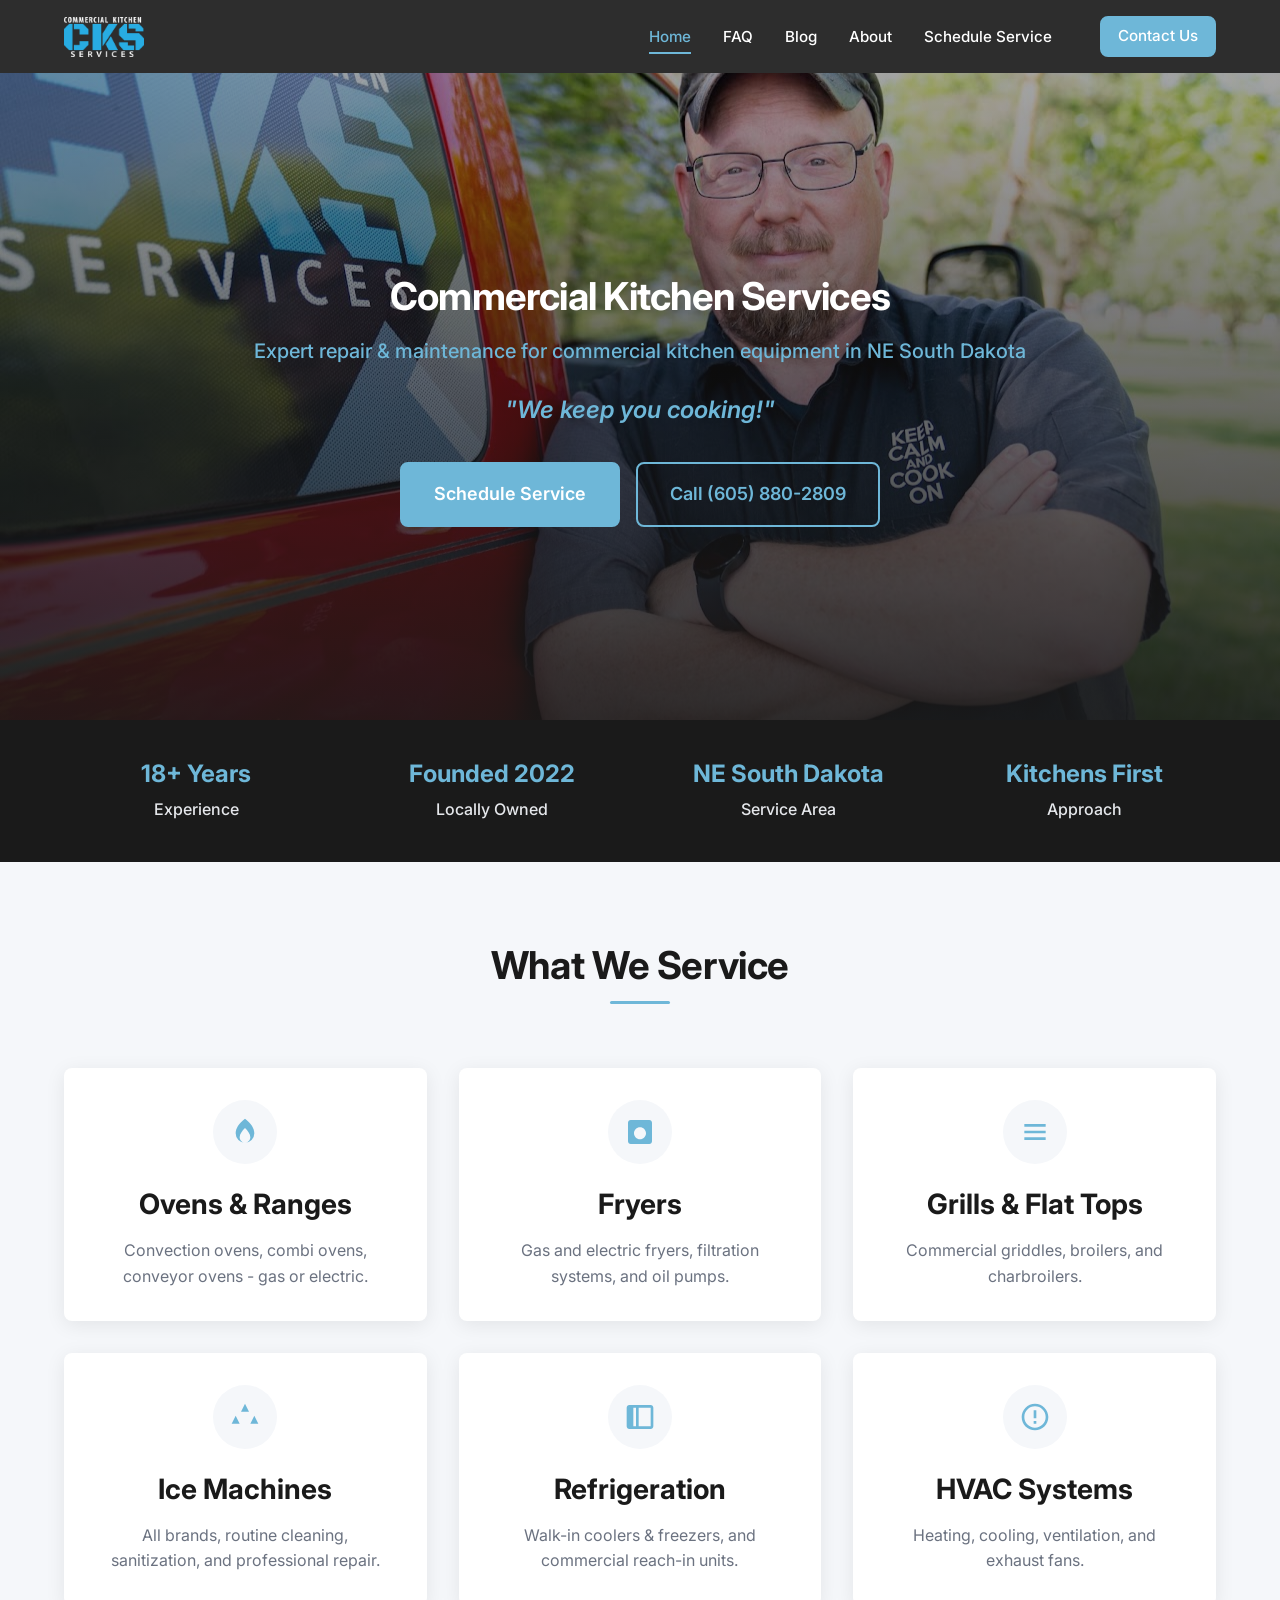
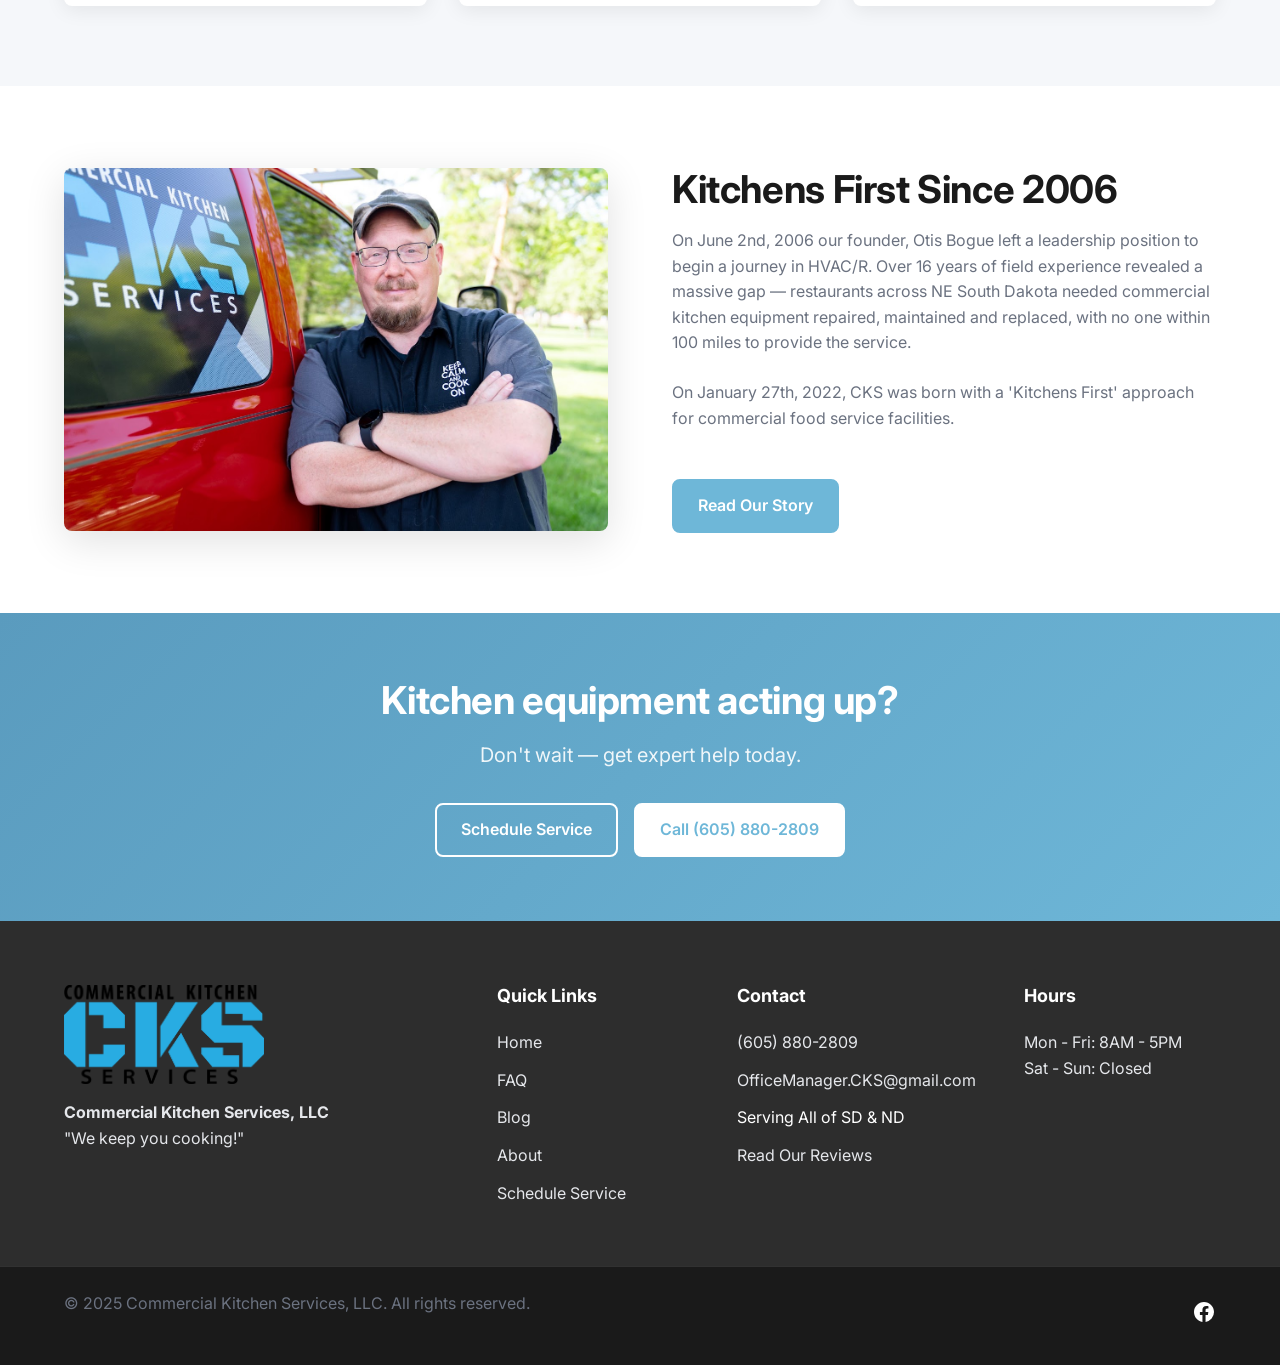
==== commit 9bf2f05b: "Content updates: nav, emails, FAQ, map, combi section removal, formspree" ====
--- a/index.html
+++ b/index.html
@@ -42,14 +42,13 @@
         <li><a href="blog.html">Blog</a></li>
                 <li><a href="about.html">About</a></li>
         <li><a href="schedule.html">Schedule Service</a></li>
-        <li><a href="contact.html">Contact</a></li>
-        <li><a href="https://book.housecallpro.com/book/Commercial-Kitchen-Services-LLC/f39445179ee74306a348c25e87e86e0f" target="_blank" class="btn btn-primary" style="color: white; padding: 0.4rem 1rem; margin-left: 1rem;">Book Online</a></li>
+        <li><a href="contact.html" class="btn btn-primary" style="color: white; padding: 0.4rem 1rem; margin-left: 1rem;">Contact Us</a></li>
       </ul>
     </div>
   </nav>
 
   <!-- Hero Section -->
-  <header class="hero" style="background-image: url('assets/page-1/Hero%20Image.jpg');">
+  <header class="hero" style="background-image: url('assets/Pictures/Family%20and%20Personal/Hero%20Image.jpg');">
     <div class="container reveal">
       <h1>Commercial Kitchen Services</h1>
       <p class="subheading">Expert repair & maintenance for commercial kitchen equipment in NE South Dakota</p>
@@ -149,7 +148,7 @@
     <div class="container">
       <div class="split-layout reveal">
         <div class="split-image">
-          <img src="assets/page-1/Hero%20Image.jpg" alt="Otis Bogue - CKS Founder">
+          <img src="assets/Pictures/Family%20and%20Personal/Hero%20Image.jpg" alt="Otis Bogue - CKS Founder">
         </div>
         <div class="split-content">
           <h2>Kitchens First Since 2006</h2>
@@ -192,8 +191,7 @@
             <li><a href="blog.html">Blog</a></li>
                         <li><a href="about.html">About</a></li>
             <li><a href="schedule.html">Schedule Service</a></li>
-            <li><a href="contact.html">Contact</a></li>
-        
+            
           </ul>
         </div>
         
@@ -201,8 +199,8 @@
           <h4>Contact</h4>
           <ul class="footer-links">
             <li><a href="tel:605-880-2809">(605) 880-2809</a></li>
-            <li><a href="mailto:Otis.CKS@gmail.com">Otis.CKS@gmail.com</a></li>
-            <li>Serving NE South Dakota</li>
+            <li><a href="mailto:OfficeManager.CKS@gmail.com">OfficeManager.CKS@gmail.com</a></li>
+            <li>Serving All of SD &amp; ND</li>
             <li><a href="https://www.facebook.com/CKSofWatertown/reviews" target="_blank">Read Our Reviews</a></li>
           </ul>
         </div>
--- a/css/styles.css
+++ b/css/styles.css
@@ -690,7 +690,7 @@
    INNER PAGES STYLES
    ========================================================================== */
 .page-hero {
-  min-height: 25vh;
+  min-height: 45vh;
   display: flex;
   align-items: center;
   justify-content: center;
@@ -701,14 +701,6 @@
   background-position: center;
   color: var(--color-white);
   text-align: center;
-}
-
-.page-hero::before {
-  content: '';
-  position: absolute;
-  inset: 0;
-  background: rgba(26,26,26,0.6);
-  z-index: 1;
 }
 
 .page-hero .hero-content {
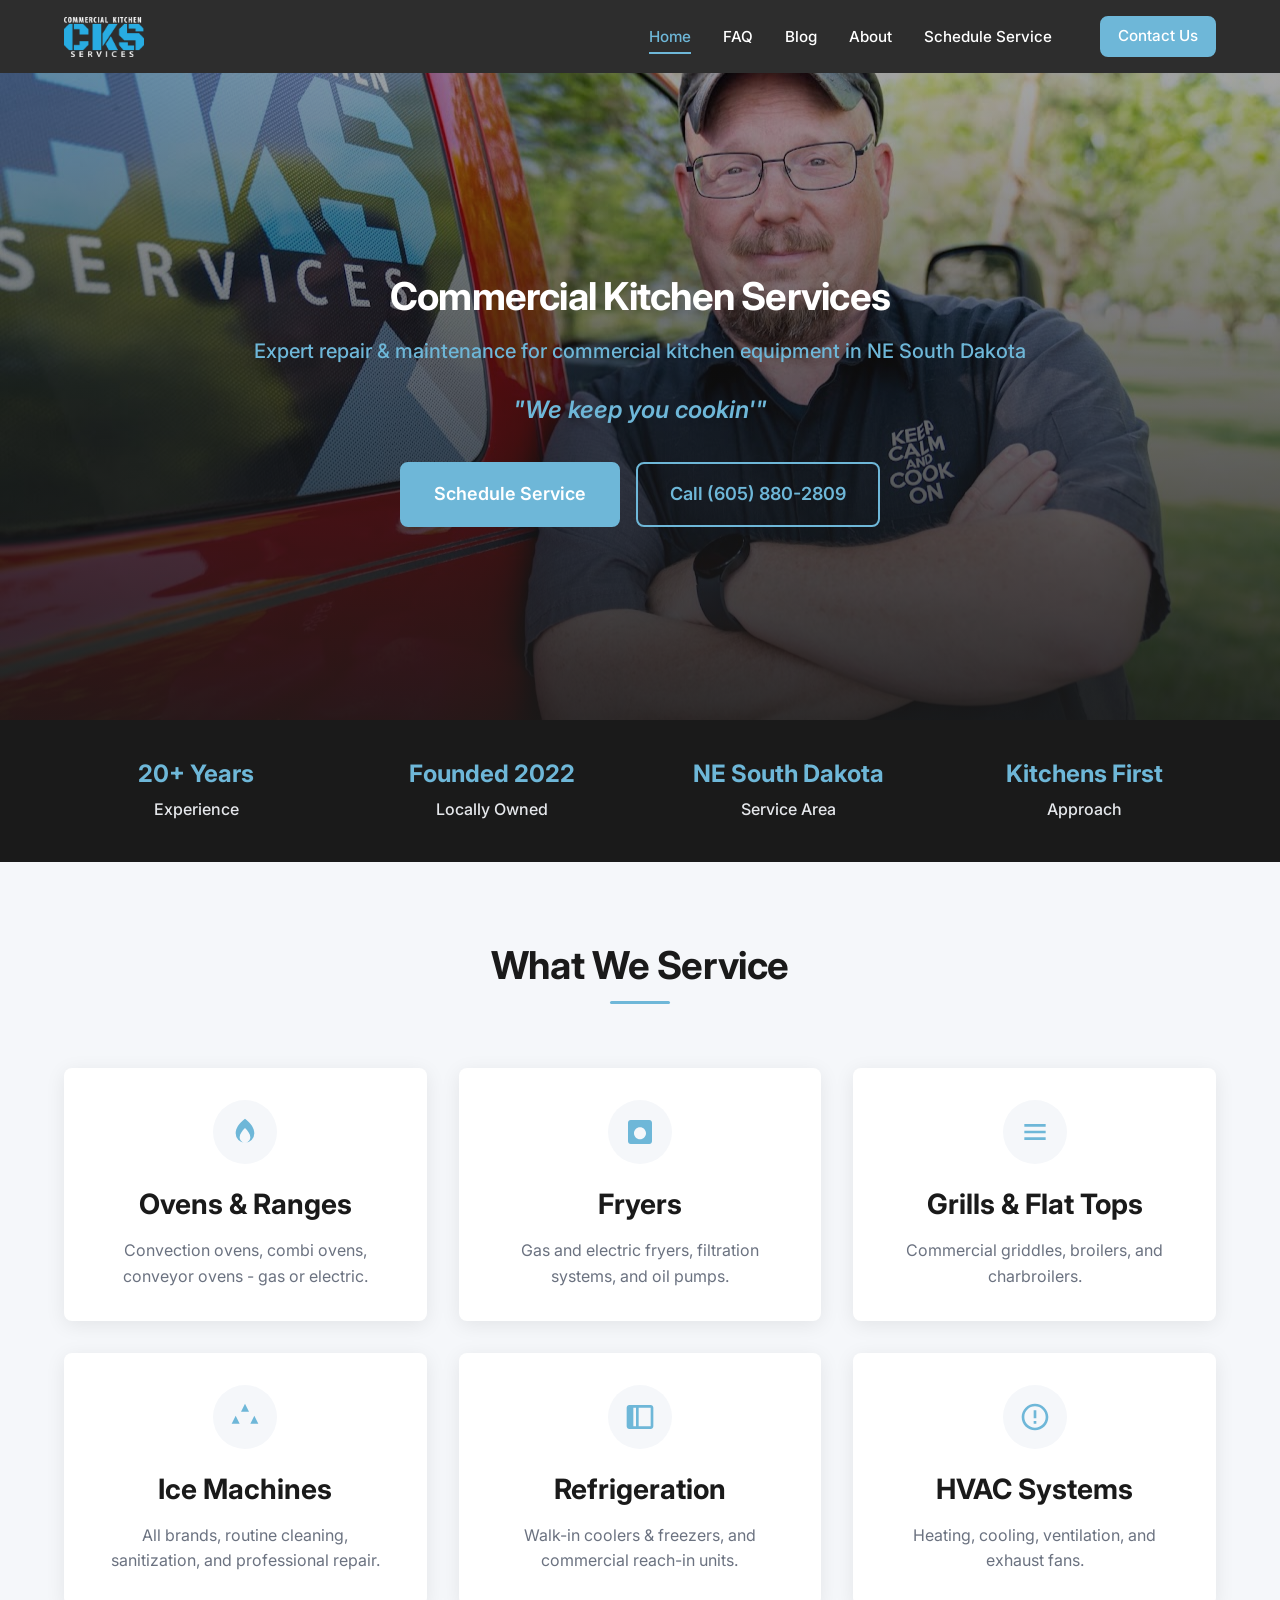
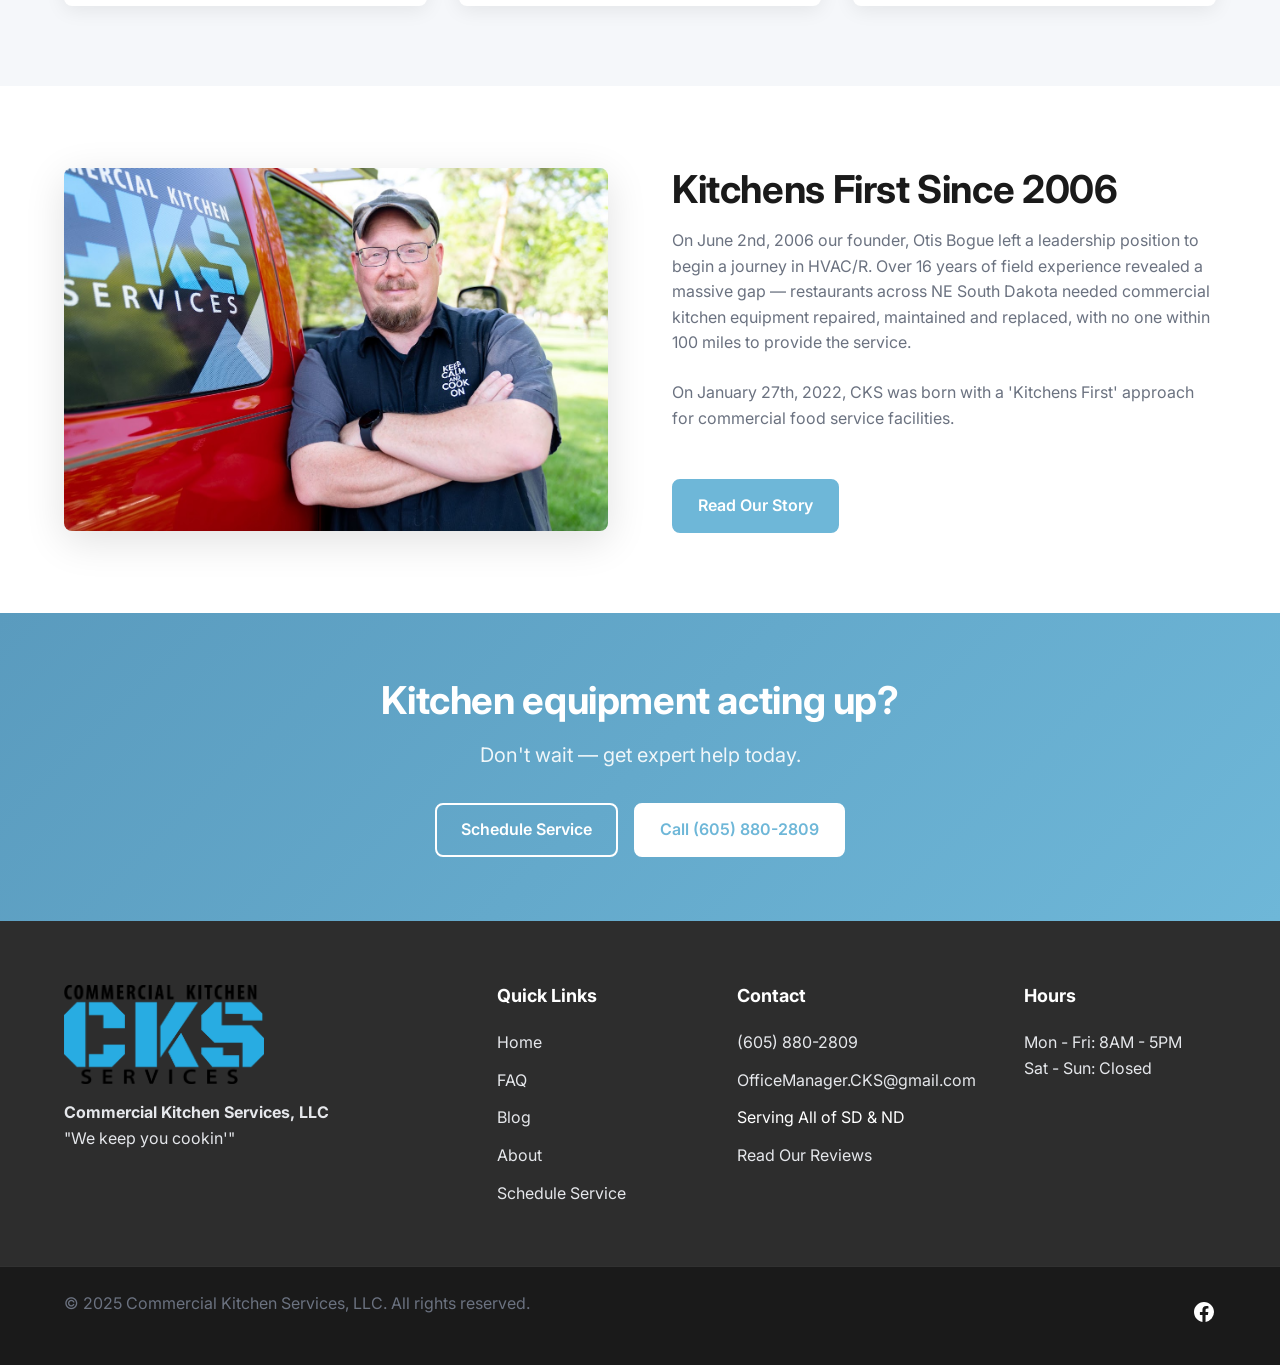
==== commit 79bb471d: "Mom's feedback: tagline 'We keep you cookin' + 20+ years experience" ====
--- a/index.html
+++ b/index.html
@@ -52,7 +52,7 @@
     <div class="container reveal">
       <h1>Commercial Kitchen Services</h1>
       <p class="subheading">Expert repair & maintenance for commercial kitchen equipment in NE South Dakota</p>
-      <p class="tagline">"We keep you cooking!"</p>
+      <p class="tagline">"We keep you cookin'"</p>
       <div class="hero-btns">
         <a href="schedule.html" class="btn btn-primary btn-large">Schedule Service</a>
         <a href="tel:605-880-2809" class="btn btn-secondary btn-large">Call (605) 880-2809</a>
@@ -65,7 +65,7 @@
     <div class="container">
       <div class="trust-grid reveal">
         <div class="trust-item">
-          <h4>18+ Years</h4>
+          <h4>20+ Years</h4>
           <p>Experience</p>
         </div>
         <div class="trust-item">
@@ -180,7 +180,7 @@
           <div class="footer-logo">
             <img src="assets/logos/Logo Color no background.png" alt="CKS Logo">
           </div>
-          <p><strong>Commercial Kitchen Services, LLC</strong><br>"We keep you cooking!"</p>
+          <p><strong>Commercial Kitchen Services, LLC</strong><br>"We keep you cookin'"</p>
         </div>
         
         <div class="footer-col">
